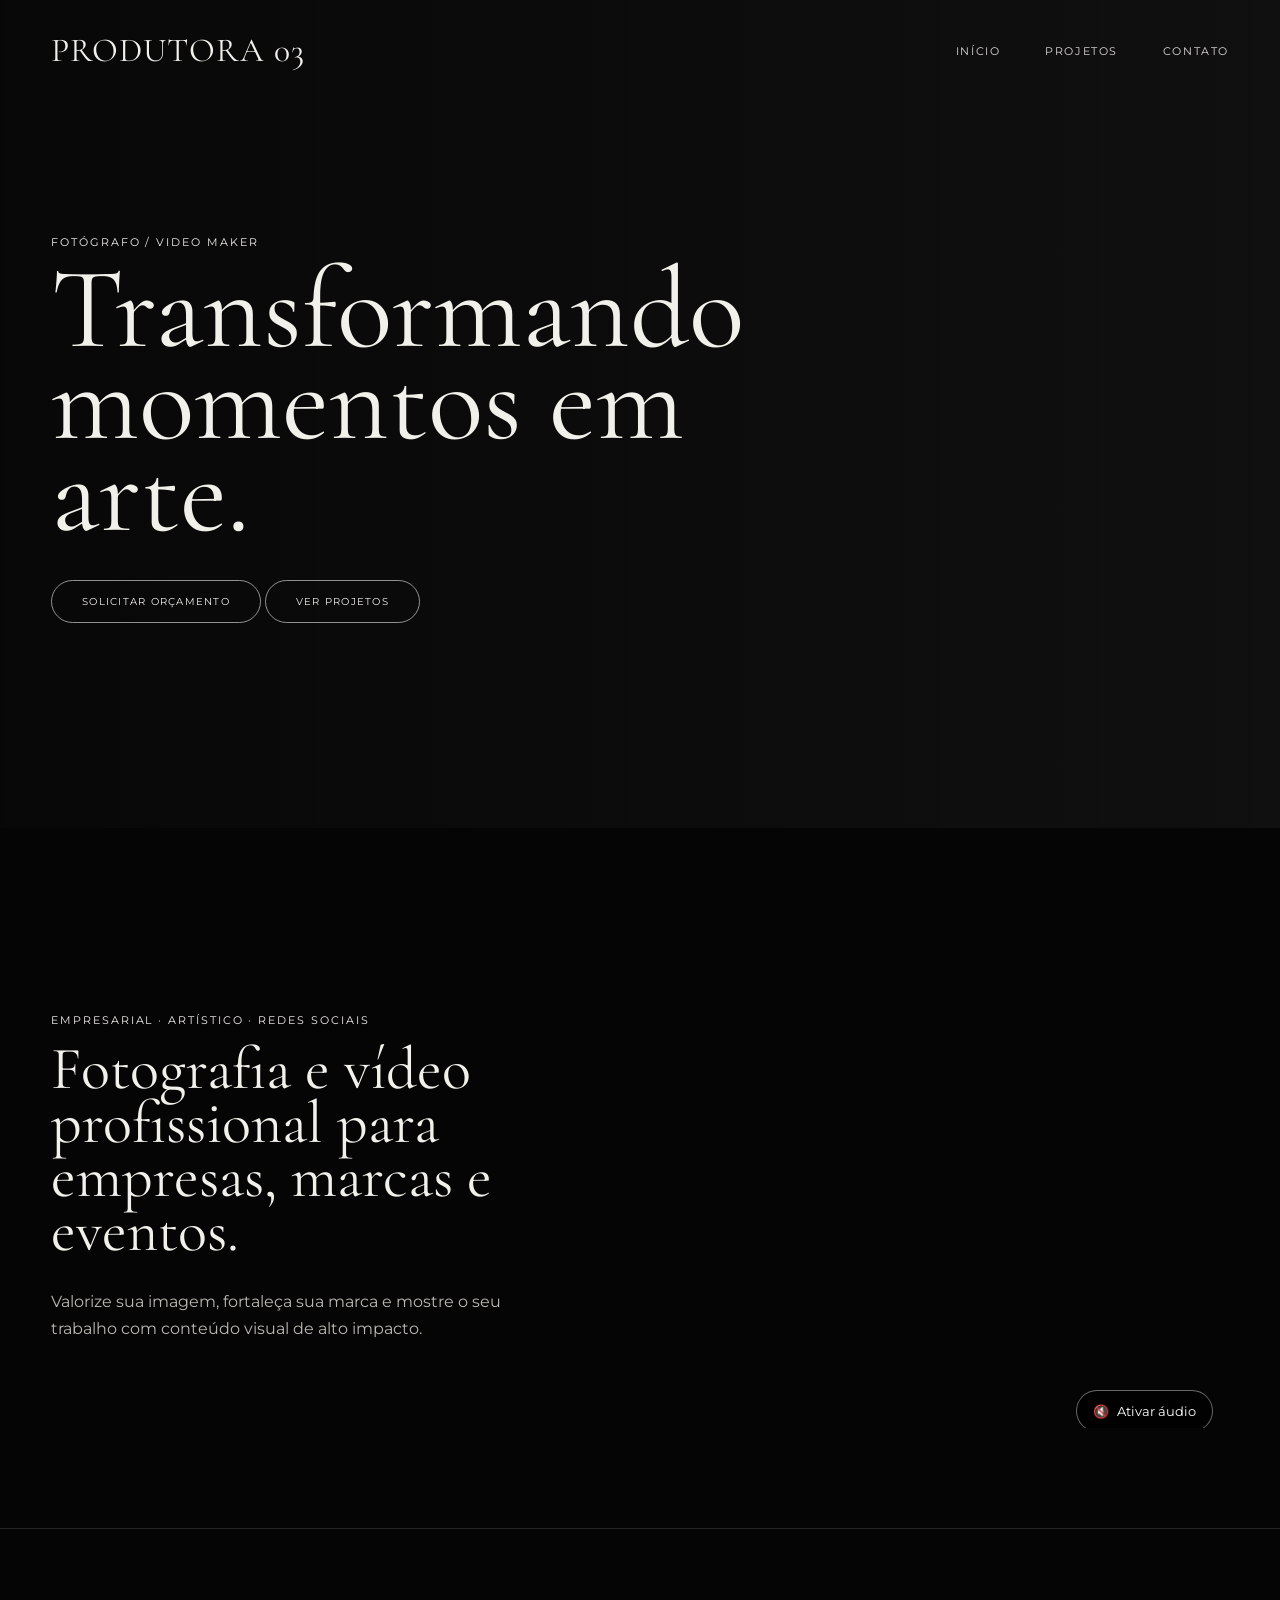
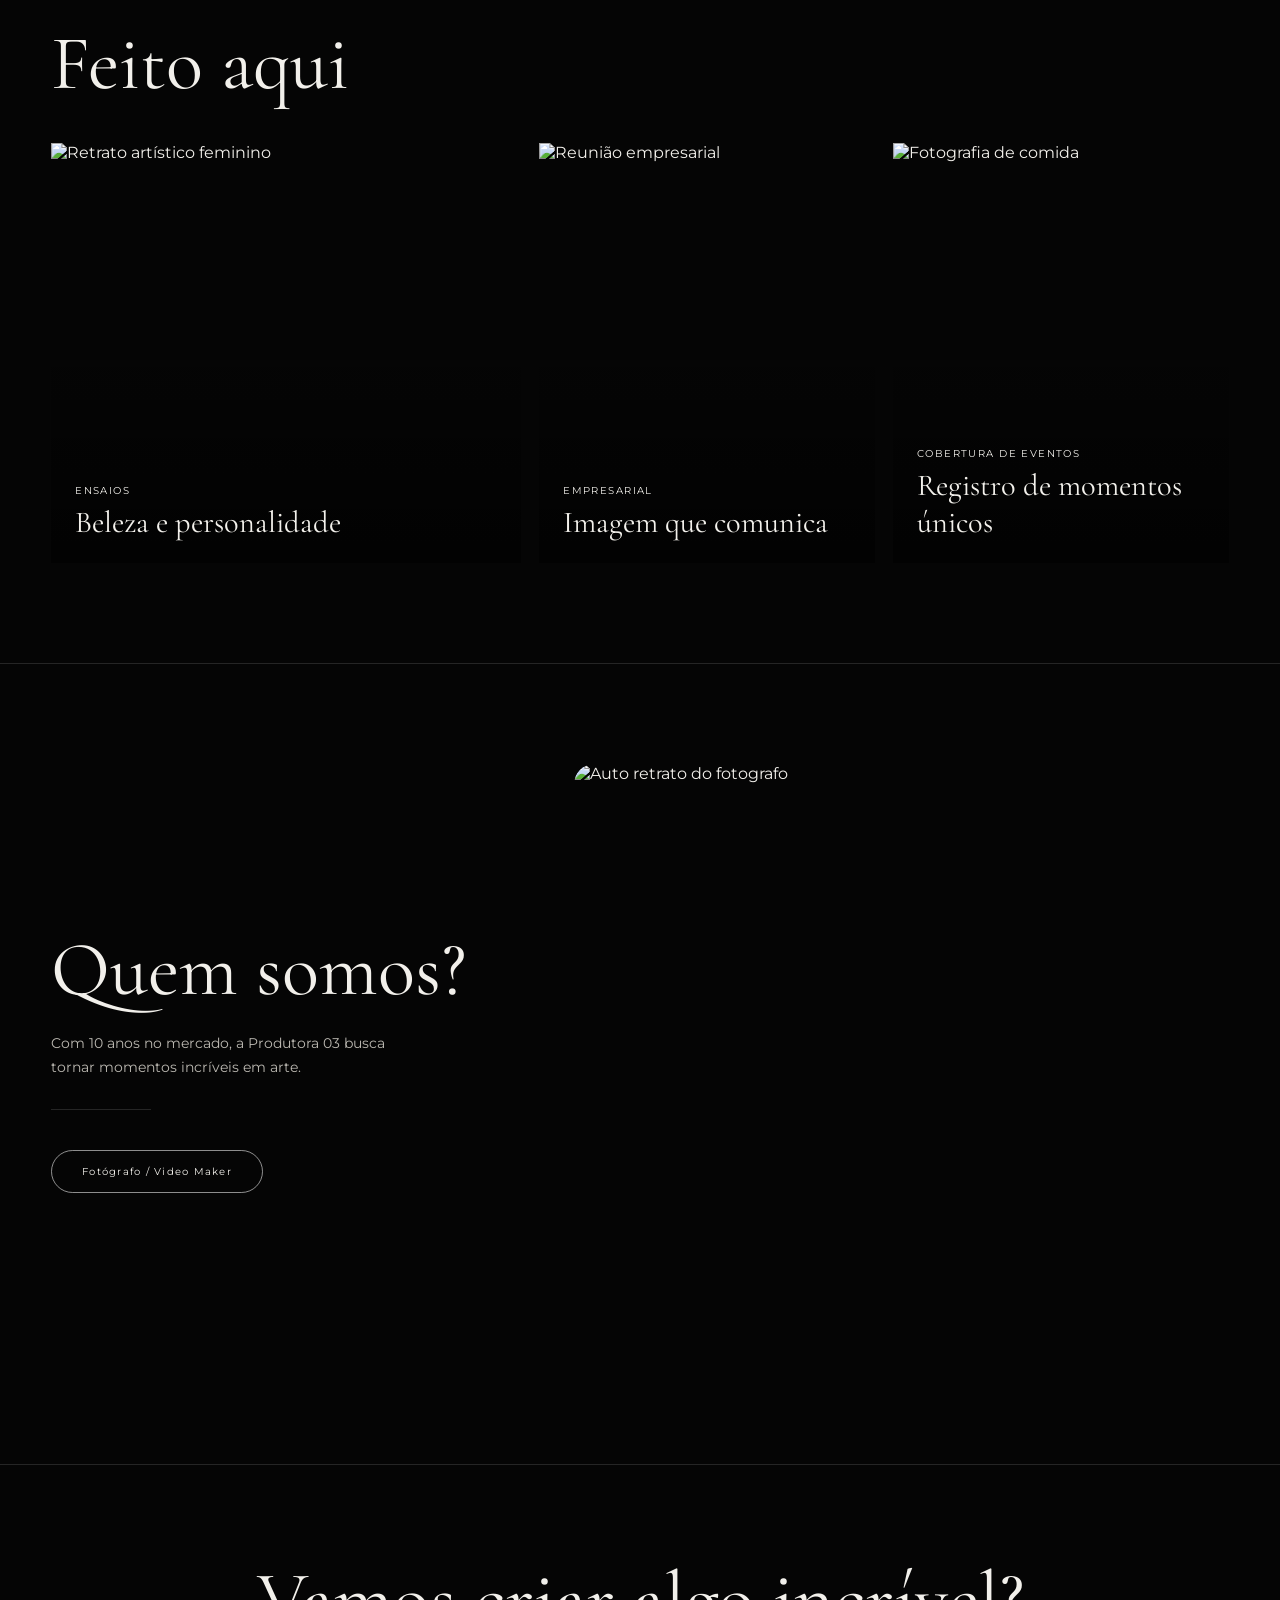
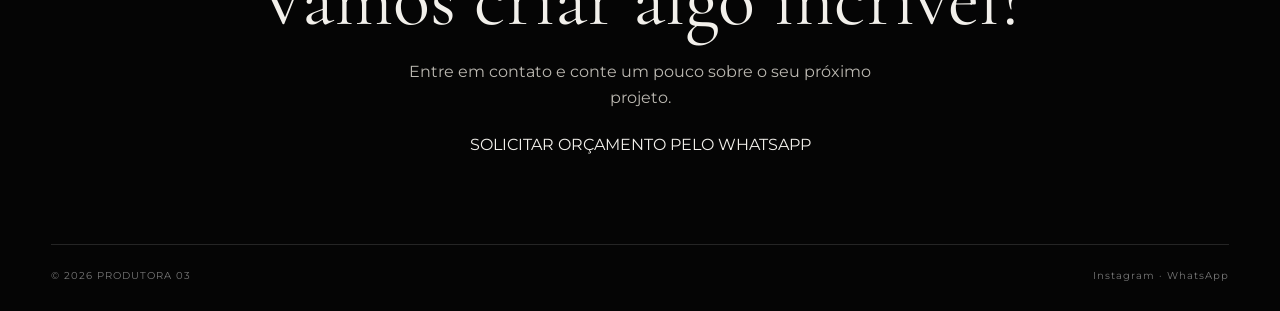
==== index.html @ f53b4646 "Add files via upload" ====
<!DOCTYPE html>
<html lang="pt-BR">
<head>
  <meta charset="UTF-8" />
  <meta name="viewport" content="width=device-width, initial-scale=1.0" />
  <title>Produtora 03 | Fotografia e Vídeo</title>
  <meta name="description" content="Portfólio profissional de fotografia e vídeo da Produtora 03. Agência especializada em criação de contéudo para empresas e marketing digital." />
  <link rel="preconnect" href="https://fonts.googleapis.com">
  <link rel="preconnect" href="https://fonts.gstatic.com" crossorigin>
  <link href="https://fonts.googleapis.com/css2?family=Cormorant+Garamond:wght@400;500;600&family=Montserrat:wght@300;400;500;600&display=swap" rel="stylesheet">
  <link rel="stylesheet" href="style.css" />
</head>

<body>
  <header class="hero" id="inicio">
    
	
	<div class="hero-slides" aria-hidden="true">
	<div class="hero-slide active"
		style="background-image: url('./source/Dr-Rafaela3.jpg')"> </div>

	<div class="hero-slide"
		style="background-image: url('./source/tamara1.jpg')"> </div>

	<div class="hero-slide"
		style="background-image: url('./source/Dr-Carpejani1.jpg')"></div>
	</div>

	
	
	<nav class="navbar">
      <a class="logo" href="#inicio">PRODUTORA 03</a>
      <button class="menu-toggle" aria-label="Abrir menu" aria-expanded="false">
        <span></span><span></span><span></span>
      </button>
      <div class="nav-links">
        <a href="#inicio">INÍCIO</a>
        <a href="#projetos">PROJETOS</a>
        <a href="#contato">CONTATO</a>
      </div>
    </nav>

    <div class="hero-content">
      <p>FOTÓGRAFO / VIDEO MAKER</p>
      <h1>Transformando<br>momentos em arte.</h1>
	  <a href="https://wa.me/556791381705?text=Ol%C3%A1%2C%20vim%20pelo%20site%20da%20Produtora%2003%20e%20gostaria%20de%20fazer%20um%20or%C3%A7amento" class="outline-button">SOLICITAR ORÇAMENTO</a>
      <a href="#projetos" class="hero-button">VER PROJETOS</a>
    </div>
  </header>

  <main>
    
	<section class="services section-padding">
      <div class="service-copy">
        <p class="eyebrow">EMPRESARIAL · ARTÍSTICO · REDES SOCIAIS</p>
        <h2>Fotografia e vídeo profissional para empresas, marcas e eventos.</h2>
        <p>Valorize sua imagem, fortaleça sua marca e mostre o seu trabalho com conteúdo visual de alto impacto.</p>
        
      </div>
		<div class="service-video">
		<div class="service-image video-container">
			<video
			id="serviceVideo"
			autoplay
			muted
			loop
			playsinline
			preload="metadata"
			aria-label="Vídeo de produção audiovisual">
			<source src="source/Video-reel.mp4" type="video/mp4">
			Seu navegador não suporta vídeos HTML5.
			</video>
			<button
				type="button"
				class="video-sound-button"
				id="toggleVideoSound"
				aria-label="Ativar áudio"
				aria-pressed="false">

				<span id="soundIcon" aria-hidden="true">🔇</span>
				<span id="soundText">Ativar áudio</span>

			</button>
		</div>	
		</div>
    </section>
	
	
	<section class="art section-padding" id="projetos">
      <h2>Feito aqui</h2>
      <div class="art-grid">
        
		<a href="ensaios.html">
		<article class="art-card large">
          <img src="source/marcela1.jpg" alt="Retrato artístico feminino">
          <div><span>ENSAIOS</span><h3>Beleza e personalidade</h3></div>
        </article>
		</a>
		
		<a href="empresarial.html">
        <article class="art-card">
          <img src="source/Dr-Rafaela3.jpg" alt="Reunião empresarial">
          <div><span>EMPRESARIAL</span><h3>Imagem que comunica</h3></div>
        </article>
		</a>
		
		<a href="eventos.html">
        <article class="art-card">
          <img src="source/JK-5.jpg" alt="Fotografia de comida">
          <div><span>COBERTURA DE EVENTOS</span><h3>Registro de momentos únicos</h3></div>
        </article>
		</a>
		
		
      </div>
    </section>
	
	
	

	
	<section class="about section-padding" id="sobre">
      <div class="about-text">
        <h2>Quem somos?</h2>
        <p>Com 10 anos no mercado, a Produtora 03 busca tornar momentos incríveis em arte.</p>
        <div class="divider"></div>
        <a href="#contato" class="outline-button">Fotógrafo / Video Maker</a>
      </div>
      <div class="about-image image-reveal">
        <img src="source/DAVI.jpg" alt="Auto retrato do fotografo">
      </div>
    </section>
	
	
	
	
	
  </main>

  <footer id="contato">
    <h2>Vamos criar algo incrível?</h2>
    <p>Entre em contato e conte um pouco sobre o seu próximo projeto.</p>
    <a
		href="https://wa.me/556791381705?text=Ol%C3%A1%2C%20vim%20pelo%20site%20da%20Produtora%2003%20e%20gostaria%20de%20fazer%20um%20or%C3%A7amento"
		class="whatsapp-button"
		target="_blank"
		rel="noopener noreferrer">

		<i class="fab fa-whatsapp" aria-hidden="true"></i>
		SOLICITAR ORÇAMENTO PELO WHATSAPP

	</a>
    <div class="footer-bottom">
      <span>© 2026 PRODUTORA 03</span>
      <span>Instagram · WhatsApp</span>
    </div>
  </footer>

  <script src="index.js"></script>
  
  
  
  
 <script>
  const video = document.getElementById('serviceVideo');
  const soundButton = document.getElementById('toggleVideoSound');
  const soundIcon = document.getElementById('soundIcon');
  const soundText = document.getElementById('soundText');

  soundButton.addEventListener('click', async () => {
    video.muted = !video.muted;

    if (!video.muted) {
      try {
        await video.play();

        soundIcon.textContent = '🔊';
        soundText.textContent = 'Desativar áudio';
        soundButton.setAttribute('aria-label', 'Desativar áudio');
        soundButton.setAttribute('aria-pressed', 'true');
      } catch (error) {
        video.muted = true;
        soundIcon.textContent = '🔇';
        soundText.textContent = 'Ativar áudio';
      }
    } else {
      soundIcon.textContent = '🔇';
      soundText.textContent = 'Ativar áudio';
      soundButton.setAttribute('aria-label', 'Ativar áudio');
      soundButton.setAttribute('aria-pressed', 'false');
    }
  });
</script>

 
</body>
</html>
---- style.css ----
* { box-sizing: border-box; margin: 0; padding: 0; }
:root {
  --bg: #050505;
  --surface: #0b0b0b;
  --text: #f2f0eb;
  --muted: #bbb8b1;
  --line: rgba(255,255,255,.13);
  --serif: "Cormorant Garamond", Georgia, serif;
  --sans: "Montserrat", Arial, sans-serif;
}
html { scroll-behavior: smooth; }
body { background: var(--bg); color: var(--text); font-family: var(--sans); overflow-x: hidden; }
a { color: inherit; text-decoration: none; }
img { width: 100%; height: 100%; object-fit: cover; display: block; }


.hero {
  min-height: 92vh;
  position: relative;
  isolation: isolate;
  overflow: hidden;
  background: #111;
}

.hero-slides {
  position: absolute;
  inset: 0;
  z-index: -1;
}

.hero-slide {
  position: absolute;
  inset: 0;
  background-size: cover;
  background-position: center 35%;
  opacity: 0;
  transition: opacity 1.5s ease-in-out;
}

.hero-slide::after {
  content: "";
  position: absolute;
  inset: 0;
  background: linear-gradient(
    90deg,
    rgba(0,0,0,.56),
    rgba(0,0,0,.08)
  );
}

.hero-slide.active {
  opacity: 1;
}

.navbar {
  width: min(1180px, 92%);
  margin: auto;
  padding: 30px 0;
  display: flex;
  align-items: center;
  justify-content: space-between;
}
.logo { font-family: var(--serif); font-size: clamp(1.4rem, 3vw, 2.1rem); letter-spacing: .03em; }
.nav-links { display: flex; gap: 45px; font-size: .7rem; letter-spacing: .14em; }
.nav-links a { opacity: .9; transition: opacity .25s; }
.nav-links a:hover { opacity: .5; }
.menu-toggle { display: none; background: none; border: 0; }
.hero-content { width: min(1180px, 92%); margin: 15vh auto 0; }
.hero-content p, .eyebrow { font-size: .67rem; letter-spacing: .18em; margin-bottom: 15px; }
.hero h1 { font-family: var(--serif); font-size: clamp(3.7rem, 9vw, 7.5rem); line-height: .8; font-weight: 400; max-width: 700px; }
.hero-button, .outline-button {
  display: inline-block; margin-top: 40px; padding: 14px 30px;
  border: 1px solid rgba(255,255,255,.55); border-radius: 50px;
  font-size: .65rem; letter-spacing: .12em; transition: .3s;
}
.hero-button:hover, .outline-button:hover { background: var(--text); color: #111; }

.section-padding { padding: 100px max(4vw, calc((100vw - 1180px)/2)); border-bottom: 1px solid var(--line); }
h2 { font-family: var(--serif); font-size: clamp(3.2rem, 6vw, 5.6rem); font-weight: 400; line-height: .9; }
.about { display: grid; grid-template-columns: .9fr 1.3fr; align-items: center; gap: 70px; }
.about-text p { max-width: 360px; color: var(--muted); font-size: .9rem; line-height: 1.65; margin-top: 28px; }
.divider { width: 100px; height: 1px; background: var(--line); margin: 30px 0 0; }
.about-image { height: 600px; overflow: hidden;border-radius: 20px; }
.about-image img { transition: transform .6s ease; border-radius: 20px;}
.about-image:hover img { transform: scale(1.04); }

.work h2, .art h2, .projects h2 { margin-bottom: 45px; }
.work-slider, .project-carousel { position: relative; display: flex; align-items: center; gap: 18px; }
.slider-viewport,
.project-viewport {
    overflow: hidden;
    width: 100%;
}

.slider-track {
    display: flex;
    transition: transform .6s cubic-bezier(.2, .8, .2, 1);
}

.slide {
    flex: 0 0 100%;
    min-width: 0;
    height: min(58vw, 610px);
    position: relative;
    overflow: hidden;
}

.slide img {
    display: block;
    width: 100%;
    height: 100%;
    object-fit: cover;
    object-position: center;
    filter: saturate(.88);
}

/* Gradiente para melhorar a leitura das legendas */
.slide::after,
.art-card::after {
    content: "";
    position: absolute;
    inset: 0;
    background: linear-gradient(
        0deg,
        rgba(0, 0, 0, .65),
        transparent 55%
    );
    pointer-events: none;
}

.slide-caption {
    position: absolute;
    left: 40px;
    bottom: 35px;
    z-index: 2;
}

.slide-caption span,
.art-card span,
.project-card span {
    font-size: .63rem;
    letter-spacing: .14em;
}

.slide-caption h3,
.art-card h3 {
    font-family: var(--serif);
    font-size: 2.4rem;
    font-weight: 400;
}

.slider-arrow,
.project-arrow {
    z-index: 5;
    width: 42px;
    height: 42px;
    border-radius: 50%;
    border: 1px solid var(--line);
    color: var(--text);
    background: rgba(0, 0, 0, .45);
    cursor: pointer;
    flex: 0 0 auto;
    transition: .25s;
}

/* Ajustes para telas menores */
@media (max-width: 760px) {
    .slide {
        height: 70vh;
        min-height: 350px;
        max-height: 600px;
    }

    .slide-caption {
        left: 20px;
        bottom: 24px;
    }

    .slide-caption h3 {
        font-size: 1.8rem;
    }
}
.slider-arrow, .project-arrow {
  z-index: 5; width: 42px; height: 42px; border-radius: 50%;
  border: 1px solid var(--line); color: var(--text); background: rgba(0,0,0,.45);
  cursor: pointer; flex: 0 0 auto; transition:.25s;
}
.slider-arrow:hover, .project-arrow:hover { background: var(--text); color:#111; }
.slider-dots { display:flex; justify-content:center; gap:8px; margin-top:20px; }
.dot { width:7px; height:7px; border-radius:50%; border:0; background:#555; cursor:pointer; }
.dot.active { background:var(--text); }

.art-grid { display:grid; grid-template-columns:1.4fr 1fr 1fr; gap:18px; }
.art-card { height:420px; position:relative; overflow:hidden; }
.art-card.large { grid-row: span 1; }
.art-card div { position:absolute; left:24px; bottom:22px; z-index:2; }
.art-card h3 { margin-top:6px; font-size:1.9rem; }
.art-card img { transition: transform .6s; }
.art-card:hover img { transform:scale(1.05); }

.services { display:grid; grid-template-columns:1.05fr .95fr; gap:70px; align-items:center; }
.service-copy h2 { font-size:clamp(2.5rem, 4.7vw, 4.8rem); max-width:680px; }
.service-copy > p:not(.eyebrow) { color:var(--muted); max-width:510px; line-height:1.7; margin-top:30px; }
.service-image { height:520px; }



.service-video {
  overflow: hidden;
  border-radius: 20px;
  height: 500px;
}

.service-video video {
  display: block;
  width: 100%;
  height: 100%;
  object-fit: cover;
  object-position: center;
}


.video-container {
  position: relative;
  overflow: hidden;
  border-radius: 20px;
}

.video-container video {
  display: block;
  width: 100%;
  height: 100%;
  object-fit: cover;
}

.video-sound-button {
  position: absolute;
  right: 16px;
  bottom: 16px;
  z-index: 2;

  display: flex;
  align-items: center;
  gap: 8px;

  padding: 12px 16px;
  border: 1px solid rgba(255,255,255,.4);
  border-radius: 30px;

  background: rgba(0,0,0,.65);
  color: #fff;
  font: inherit;
  font-size: 13px;

  cursor: pointer;
  backdrop-filter: blur(8px);
  transition: background .3s ease;
}

.video-sound-button:hover {
  background: rgba(0,0,0,.9);
}

.video-sound-button:focus-visible {
  outline: 2px solid #fff;
  outline-offset: 3px;
}





.project-track { display:flex; gap:22px; transition:transform .55s cubic-bezier(.2,.8,.2,1); }
.project-card { flex:0 0 calc((100% - 44px)/3); position:relative; height:330px; overflow:hidden; border-radius: 12px;}
.project-card img { transition:transform .5s; }
.project-card:hover img { transform:scale(1.06); }
.project-card span { position:absolute; left:0; right:0; bottom:0; padding:18px; background:linear-gradient(0deg, rgba(0,0,0,.8), transparent); z-index:1; text-align:center; }

footer { padding:100px max(4vw, calc((100vw - 1180px)/2)) 30px; text-align:center; }
footer h2 { font-size:clamp(3rem, 6vw, 5rem); }
footer p { color:var(--muted); margin:25px auto; max-width:500px; line-height:1.6; }
.footer-mail { display:inline-block; font-family:var(--serif); font-size:2rem; border-bottom:1px solid var(--text); padding-bottom:6px; }
.footer-bottom { border-top:1px solid var(--line); margin-top:90px; padding-top:24px; display:flex; justify-content:space-between; color:#777; font-size:.62rem; letter-spacing:.1em; }

@media (max-width: 760px) {
  .navbar { padding:22px 0; }
  .menu-toggle { display:flex; flex-direction:column; gap:5px; }
  .menu-toggle span { width:25px; height:1px; background:#fff; }
  .nav-links { position:absolute; top:70px; left:0; right:0; padding:25px; background:#050505; display:none; flex-direction:column; gap:22px; text-align:center; z-index:10; }
  .nav-links.open { display:flex; }
  .hero { min-height:720px; background-position:60% center; }
  .hero-content { margin-top:27vh; }
  .section-padding { padding-top:70px; padding-bottom:70px; }
  .about, .services { grid-template-columns:1fr; gap:35px; }
  .about-image, .service-image { height:390px; }
  .work-slider, .project-carousel { gap:8px; }
  .slider-arrow, .project-arrow { width:36px; height:36px; }
  .slide { height:440px; }
  .slide-caption { left:22px; bottom:22px; }
  .art-grid { grid-template-columns:1fr; }
  .art-card { height:360px; }
  .project-card { flex-basis:100%; height:400px; }
  .footer-bottom { flex-direction:column; gap:14px; }
}




/* Cursor indica que a foto pode ser ampliada */
.slide img {
    cursor: zoom-in;
}

/* Fundo escuro da visualização */
.photo-lightbox {
    display: none;
    position: fixed;
    inset: 0;
    z-index: 99999;
    width: 100%;
    height: 100%;
    padding: 50px 20px 20px;
    background: rgba(0, 0, 0, 0.96);
    align-items: center;
    justify-content: center;
    box-sizing: border-box;
}

/* Abre a visualização */
.photo-lightbox.open {
    display: flex;
}

/* Foto inteira, sem cortes nem distorções */
.photo-lightbox img {
    display: block;
    width: auto;
    height: auto;
    max-width: 96vw;
    max-height: 92vh;
    object-fit: contain;
    object-position: center;
    filter: none;
    border-radius: 2px;
    cursor: default;
}

/* Botão de fechar */
.lightbox-close {
    position: absolute;
    top: 12px;
    right: 24px;
    z-index: 2;
    border: none;
    background: transparent;
    color: white;
    font-size: 44px;
    line-height: 1;
    cursor: pointer;
    padding: 5px 12px;
}

.lightbox-close:hover {
    color: #ccc;
}

/* Evita rolagem da página enquanto a foto está aberta */
body.lightbox-open {
    overflow: hidden;
}

/* Ajustes para celular */
@media (max-width: 600px) {
    .photo-lightbox {
        padding: 55px 8px 12px;
    }

    .photo-lightbox img {
        max-width: 98vw;
        max-height: 88vh;
    }

    .lightbox-close {
        top: 8px;
        right: 12px;
    }
}
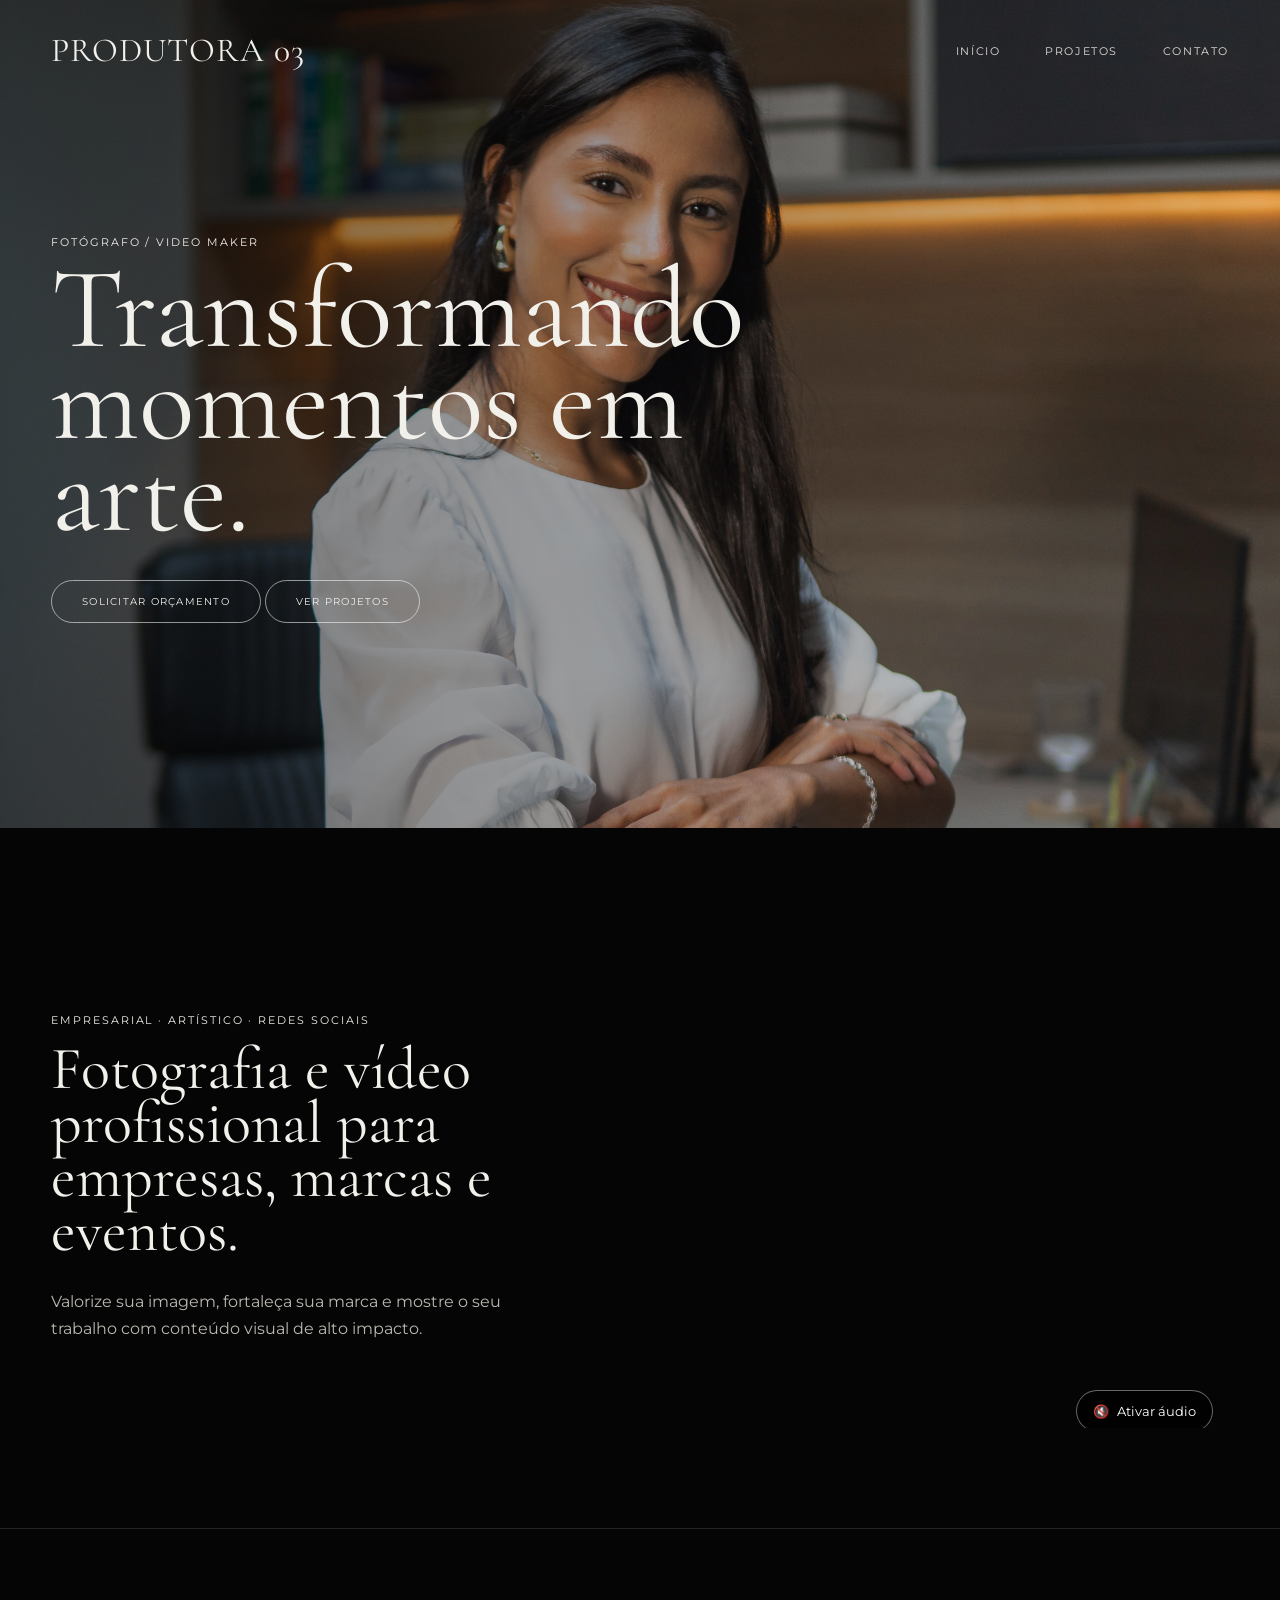
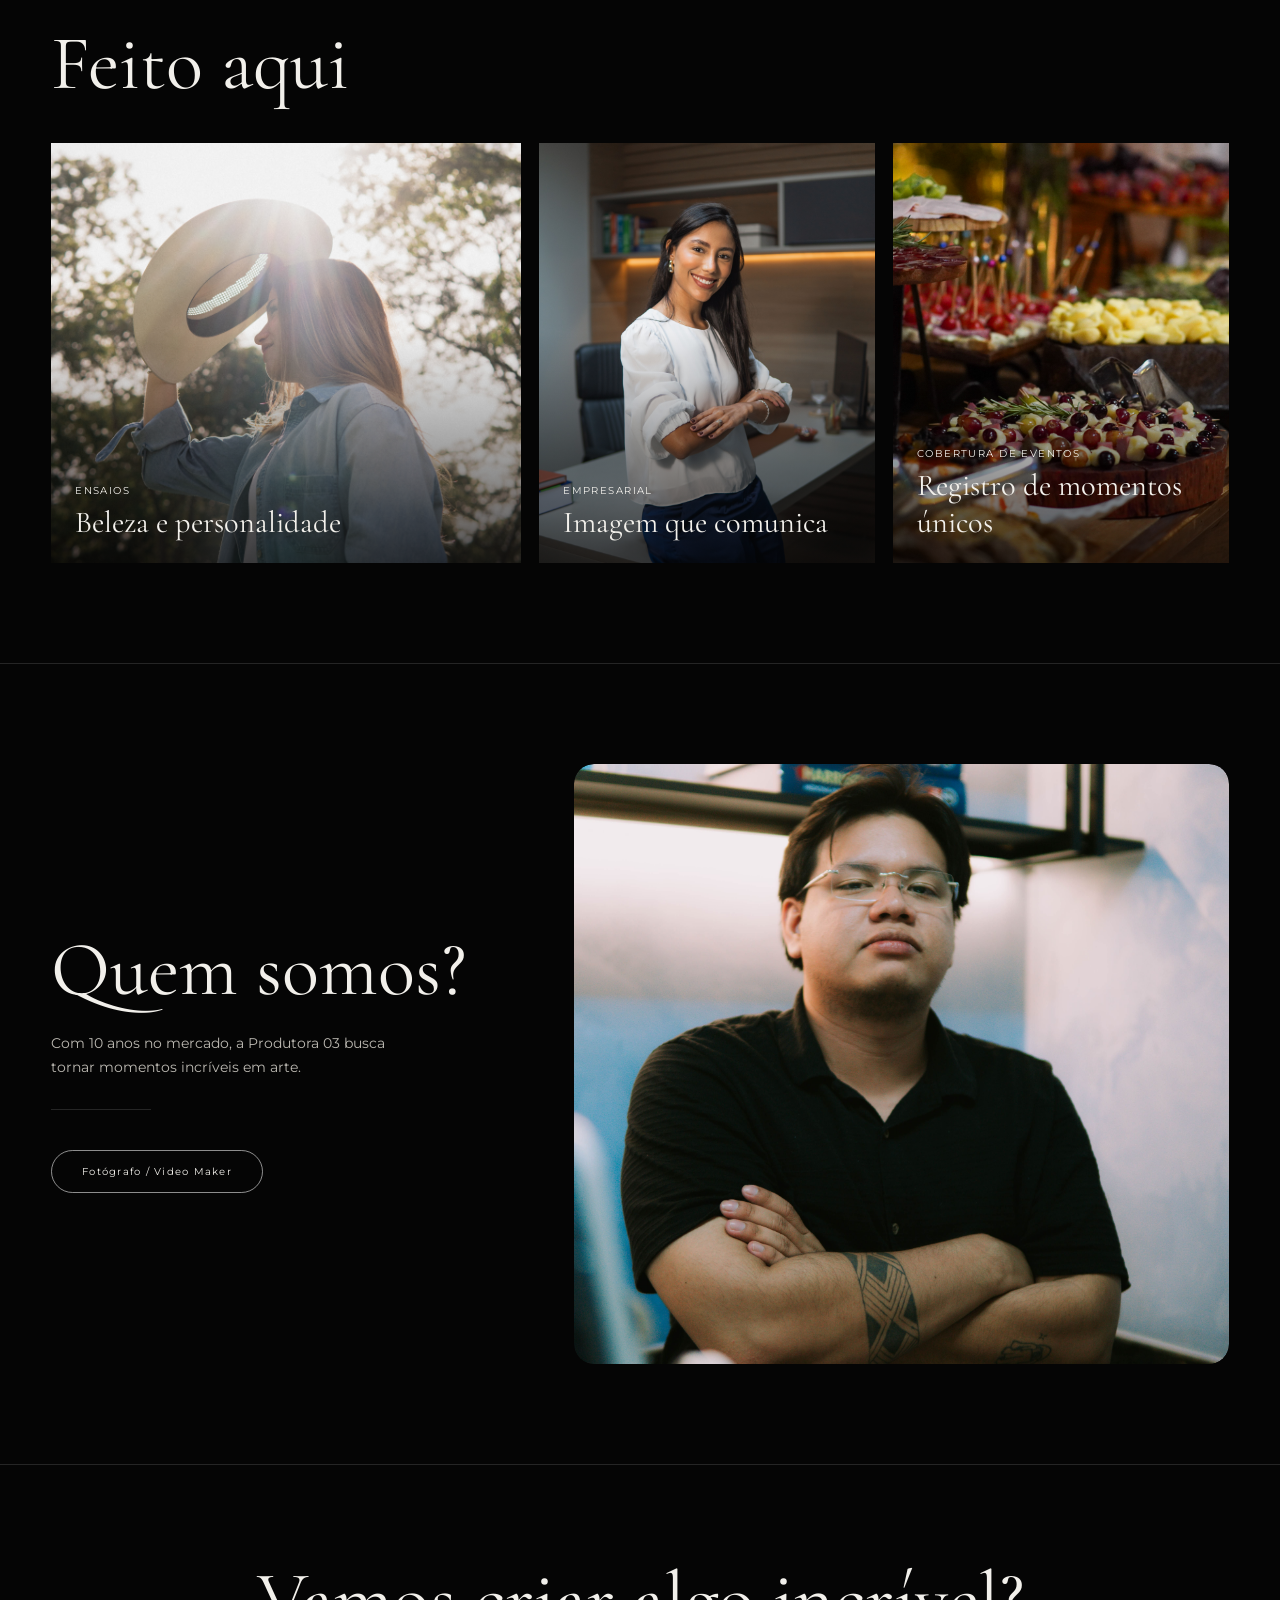
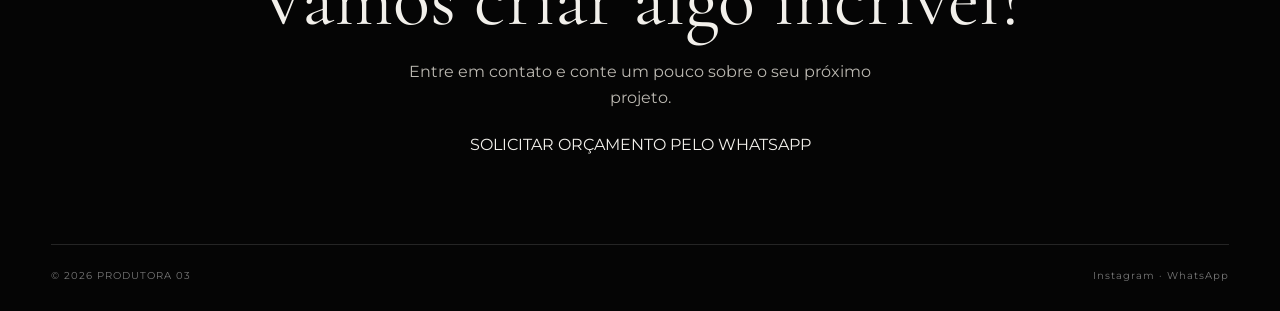
==== commit 8dc02e6c: "Update index.html" ====
--- a/index.html
+++ b/index.html
@@ -17,13 +17,13 @@
 	
 	<div class="hero-slides" aria-hidden="true">
 	<div class="hero-slide active"
-		style="background-image: url('./source/Dr-Rafaela3.jpg')"> </div>
+		style="background-image: url('./Rafaela/Dr-Rafaela3.jpg')"> </div>
 
 	<div class="hero-slide"
-		style="background-image: url('./source/tamara1.jpg')"> </div>
+		style="background-image: url('./tamara/tamara1.jpg')"> </div>
 
 	<div class="hero-slide"
-		style="background-image: url('./source/Dr-Carpejani1.jpg')"></div>
+		style="background-image: url('./carpejani/Dr-Carpejani1.jpg')"></div>
 	</div>
 
 	
@@ -92,21 +92,21 @@
         
 		<a href="ensaios.html">
 		<article class="art-card large">
-          <img src="source/marcela1.jpg" alt="Retrato artístico feminino">
+          <img src="marcela/marcela1.jpg" alt="Retrato artístico feminino">
           <div><span>ENSAIOS</span><h3>Beleza e personalidade</h3></div>
         </article>
 		</a>
 		
 		<a href="empresarial.html">
         <article class="art-card">
-          <img src="source/Dr-Rafaela3.jpg" alt="Reunião empresarial">
+          <img src="Rafaela/Dr-Rafaela3.jpg" alt="Reunião empresarial">
           <div><span>EMPRESARIAL</span><h3>Imagem que comunica</h3></div>
         </article>
 		</a>
 		
 		<a href="eventos.html">
         <article class="art-card">
-          <img src="source/JK-5.jpg" alt="Fotografia de comida">
+          <img src="JK/JK-5.jpg" alt="Fotografia de comida">
           <div><span>COBERTURA DE EVENTOS</span><h3>Registro de momentos únicos</h3></div>
         </article>
 		</a>
@@ -194,4 +194,4 @@
 
  
 </body>
-</html>+</html>
